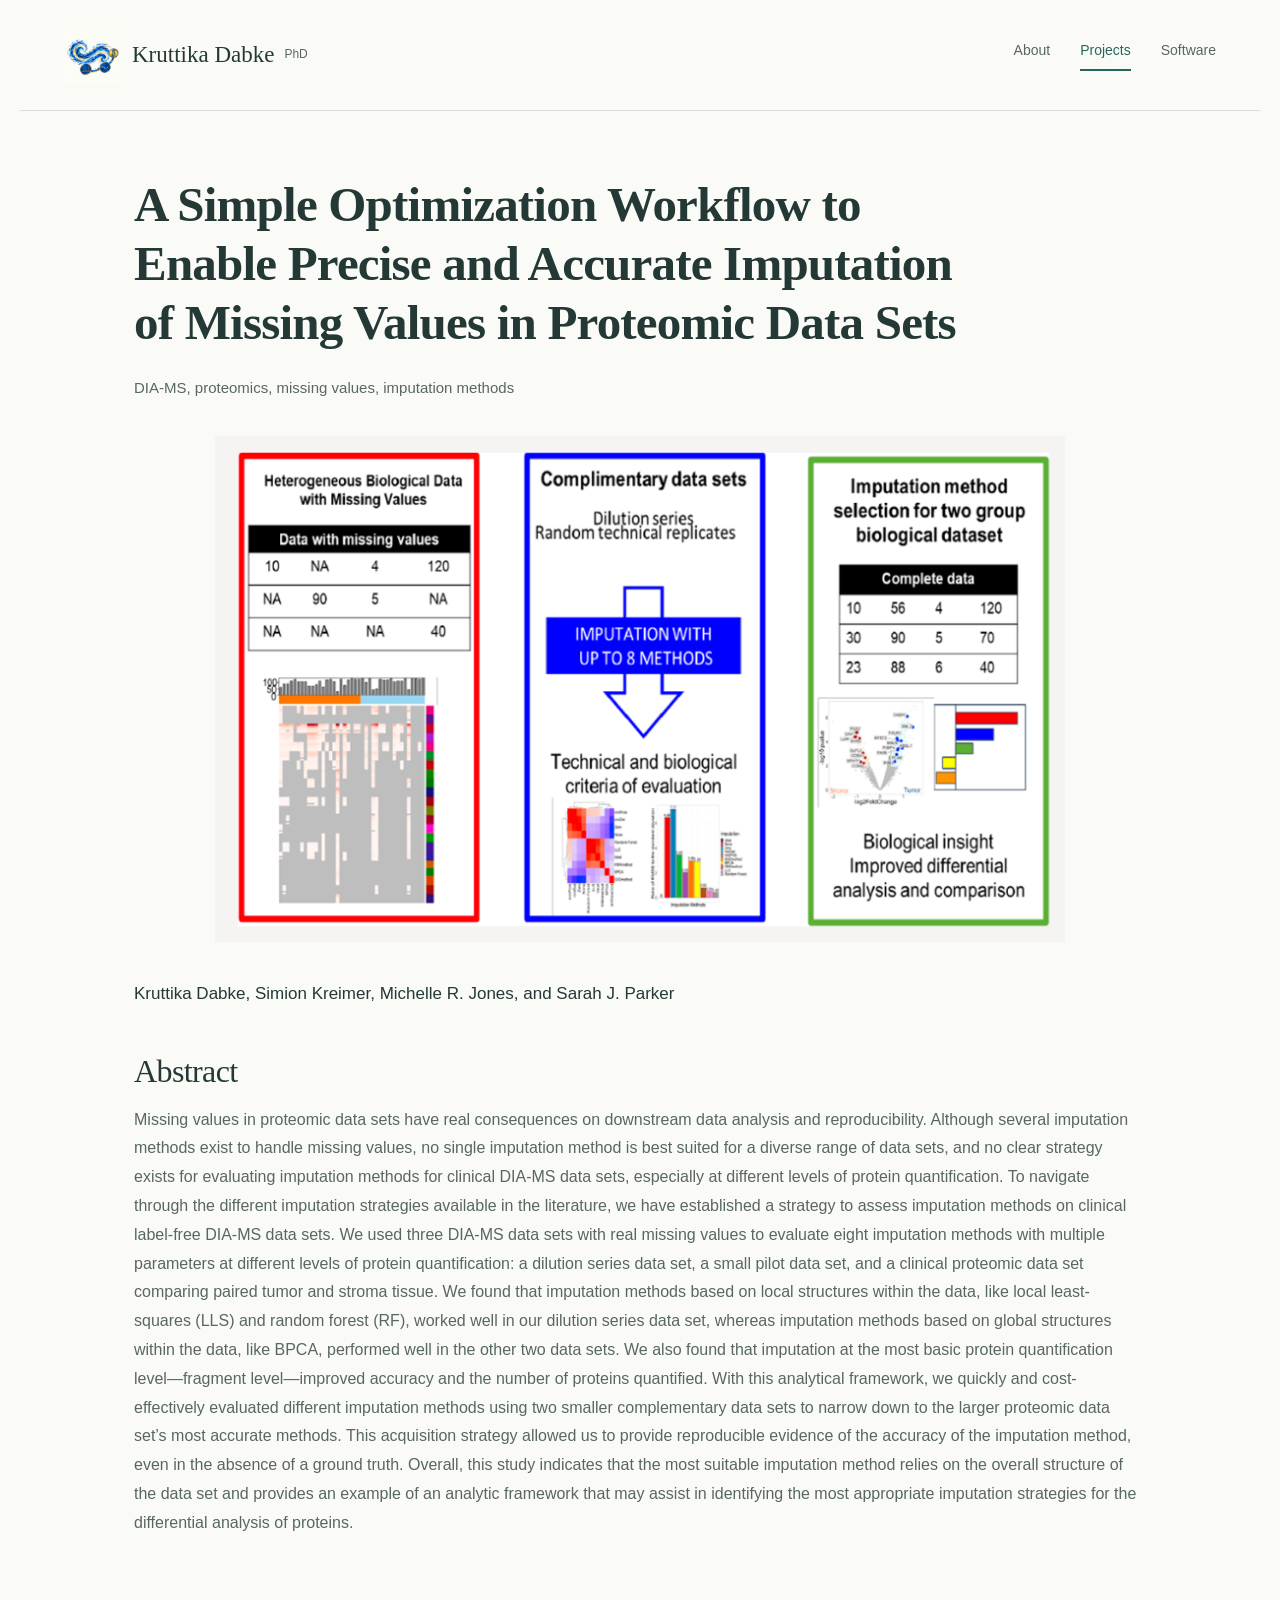
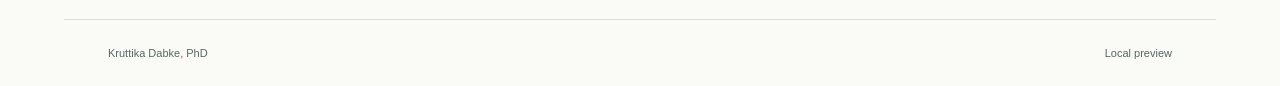
==== imputation.html @ 32c13f0d "updating website" ====
<!doctype html>
<html lang="en">
  <head>
    <meta charset="utf-8">
    <link rel="icon" type="image/png" href="assets/favicon.png">
    <link rel="apple-touch-icon" href="assets/favicon.png">
    <meta name="viewport" content="width=device-width, initial-scale=1">
    <title>
      Proteomics imputation · Kruttika Dabke, PhD
    </title>
    <link rel="stylesheet" href="styles.css">
  </head>
  <body>
    <header class="site-header">
      <a class="identity" href="index.html">
        <img class="personal-logo" src="assets/personal-logo.png" alt="">
        Kruttika Dabke
        <span>
          PhD
        </span>
      </a>
      <nav aria-label="Portfolio">
        <a href="index.html">About</a>
        <a href="research.html" class="active" aria-current="page">Projects</a>
        <a href="software.html">Software</a>
      </nav>
    </header>
    <main class="paper-page">
      <article>
        <header class="paper-heading">
          <h1>A Simple Optimization Workflow to Enable Precise and Accurate Imputation of Missing Values in Proteomic Data Sets</h1>
          <p class="paper-keywords">DIA-MS, proteomics, missing values, imputation methods</p>
        </header>
        <figure class="paper-figure">
          <img src="assets/imputation-figure-2.png" alt="Figure 2: dilution-series comparison of imputation methods using fold changes, Pearson correlations, and RMSE-to-standard-deviation ratios.">
        </figure>
        <p class="paper-authors">Kruttika Dabke, Simion Kreimer, Michelle R. Jones, and Sarah J. Parker</p>
        <section class="paper-abstract" aria-labelledby="abstract-title">
          <h2 id="abstract-title">Abstract</h2>
          <p>Missing values in proteomic data sets have real consequences on downstream data analysis and reproducibility. Although several imputation methods exist to handle missing values, no single imputation method is best suited for a diverse range of data sets, and no clear strategy exists for evaluating imputation methods for clinical DIA-MS data sets, especially at different levels of protein quantification. To navigate through the different imputation strategies available in the literature, we have established a strategy to assess imputation methods on clinical label-free DIA-MS data sets. We used three DIA-MS data sets with real missing values to evaluate eight imputation methods with multiple parameters at different levels of protein quantification: a dilution series data set, a small pilot data set, and a clinical proteomic data set comparing paired tumor and stroma tissue. We found that imputation methods based on local structures within the data, like local least-squares (LLS) and random forest (RF), worked well in our dilution series data set, whereas imputation methods based on global structures within the data, like BPCA, performed well in the other two data sets. We also found that imputation at the most basic protein quantification level—fragment level—improved accuracy and the number of proteins quantified. With this analytical framework, we quickly and cost-effectively evaluated different imputation methods using two smaller complementary data sets to narrow down to the larger proteomic data set’s most accurate methods. This acquisition strategy allowed us to provide reproducible evidence of the accuracy of the imputation method, even in the absence of a ground truth. Overall, this study indicates that the most suitable imputation method relies on the overall structure of the data set and provides an example of an analytic framework that may assist in identifying the most appropriate imputation strategies for the differential analysis of proteins.</p>
        </section>
      </article>
    </main>
    <footer>
      <span>
        Kruttika Dabke, PhD
      </span>
      <span>
        Local preview
      </span>
    </footer>
  </body>
</html>
---- styles.css ----
:root{--ink:#243936;--muted:#586762;--accent:#28665c;--line:#d8dfd8;--paper:#fafbf7;--wash:#eef2ec}*{box-sizing:border-box}html{scroll-behavior:auto;scroll-padding-top:30px}body{margin:0;background:var(--paper);color:var(--ink);font-family:Arial,Helvetica,sans-serif;font-size:17px;line-height:1.65}a{color:var(--accent);text-underline-offset:4px}a:hover{color:#153f37}a:focus-visible{outline:3px solid #ae713b;outline-offset:5px}.skip{position:absolute;left:20px;top:-100px;background:white;padding:10px;z-index:10}.skip:focus{top:10px}.site-header{max-width:1240px;margin:auto;padding:26px 44px;display:flex;justify-content:space-between;align-items:center;border-bottom:1px solid var(--line)}.identity{font-family:Georgia,serif;font-size:23px;text-decoration:none;color:var(--ink)}.identity span{font-family:Arial,sans-serif;font-size:12px;margin-left:8px;color:var(--muted)}nav{display:flex;gap:30px}nav a{font-size:14px;text-decoration:none;color:var(--muted)}nav .active{color:var(--accent);border-bottom:2px solid var(--accent);padding-bottom:6px}main{max-width:1152px;padding:0 44px;margin:auto}.draft{display:flex;align-items:center;gap:9px;margin:25px 0 40px;font-size:10px;letter-spacing:1.5px;color:var(--accent)}.dot{width:6px;height:6px;border-radius:50%;background:var(--accent)}.draft-detail{margin-left:auto;font-size:12px;letter-spacing:0;color:var(--muted)}.breadcrumb{display:flex;gap:13px;font-size:12px;color:var(--muted)}.breadcrumb a{text-decoration:none}.hero{padding:34px 0 52px}.eyebrow{font-size:10px;font-weight:700;letter-spacing:1.8px;color:var(--accent);margin:0 0 17px}h1,h2,h3{font-family:Georgia,'Times New Roman',serif;font-weight:400;line-height:1.15;margin:0}h1{font-size:clamp(42px,5.3vw,67px);letter-spacing:-1.8px;max-width:850px}h2{font-size:32px;letter-spacing:-.6px}h3{font-size:24px}.dek{font-size:21px;line-height:1.6;max-width:735px;color:var(--muted);margin:25px 0}.meta{display:flex;flex-wrap:wrap;gap:10px 22px;color:var(--muted);font-size:12px}.meta span+span{border-left:1px solid var(--line);padding-left:22px}.actions{display:flex;align-items:center;gap:27px;margin-top:28px;font-size:13px}.button{display:inline-flex;gap:22px;background:var(--accent);color:white;padding:11px 19px;text-decoration:none;border-radius:3px}.button:hover{background:#1b4e45;color:white}.text-link{text-decoration:none}.story-grid{border-top:1px solid var(--line);padding:38px 0 54px;display:grid;grid-template-columns:260px 1fr;gap:66px}.overview{font-size:13px}.overview dt{font-weight:700;margin-top:18px}.overview dd{margin:5px 0 0;color:var(--muted)}.overview dl{margin:0 0 20px}.overview a{font-size:12px}.story p{color:var(--muted);margin:18px 0 0}.section-heading{display:flex;justify-content:space-between;align-items:end;margin-bottom:25px}.small-label{font-size:10px;letter-spacing:1.4px;color:var(--muted);white-space:nowrap}figure{margin:0}.figure-placeholder{min-height:465px;border:1px dashed #a8b8ae;background:var(--wash);display:grid;place-items:center;text-align:center;padding:35px}.placeholder-number{font-family:Georgia,serif;font-size:52px;color:#93a69a;display:block;margin-bottom:16px}.figure-placeholder h3{font-size:26px}.figure-placeholder p{margin:12px 0 5px;color:var(--muted);font-size:14px}.figure-placeholder div>span:last-child{font-size:11px;color:var(--muted)}figcaption{font-size:12px;color:var(--muted);margin-top:13px;max-width:800px}.evaluation{padding:52px 0}.provisional{font-size:13px;color:var(--muted);margin:13px 0 25px}.evaluation-grid{display:grid;grid-template-columns:repeat(3,1fr);gap:30px}.angle{border-top:1px solid var(--line);padding-top:23px}.panel{font-size:11px;display:block;color:var(--accent);font-weight:700;margin-bottom:17px}.angle h3{font-size:23px}.angle p{font-size:15px}.angle .detail{font-size:13px;color:var(--muted)}.sources{padding:32px;background:var(--wash);border-left:3px solid var(--accent)}.citation{font-size:14px;color:var(--muted);max-width:820px}.source-links{display:flex;gap:22px;flex-wrap:wrap;font-size:12px}.portfolio{padding:65px 0 45px}.project-grid{display:grid;grid-template-columns:repeat(3,1fr);gap:18px}.project{border:1px solid var(--line);padding:25px;display:flex;flex-direction:column;text-decoration:none;color:var(--ink)}.project.current{border-top:3px solid var(--accent);padding-top:23px}.project-type{font-size:9px;letter-spacing:1.1px;color:var(--accent);margin-bottom:20px}.project h3{font-size:23px}.project p{font-size:13px;color:var(--muted)}.project-end{font-size:11px;color:var(--muted);margin-top:auto;padding-top:16px}.about{border-top:1px solid var(--line);padding:35px 0 50px}.about p:last-child{font-size:14px;color:var(--muted);max-width:650px}footer{border-top:1px solid var(--line);max-width:1152px;margin:auto;padding:24px 44px;display:flex;justify-content:space-between;font-size:11px;color:var(--muted)}@media(max-width:760px){.site-header{padding:20px 24px;align-items:flex-start;gap:20px;flex-direction:column}nav{gap:25px}main{padding:0 24px}.draft{flex-wrap:wrap;margin-bottom:28px}.draft-detail{width:100%;margin-left:15px}.hero{padding:26px 0 35px}h1{letter-spacing:-1px}.desktop-break{display:none}.dek{font-size:18px}.meta{gap:7px}.meta span{width:100%}.meta span+span{border:0;padding:0}.story-grid{grid-template-columns:1fr;gap:30px;padding:30px 0 40px}.overview{border-bottom:1px solid var(--line);padding-bottom:25px}.section-heading{gap:18px;align-items:start}h2{font-size:28px}.figure-placeholder{min-height:360px;padding:24px}.evaluation-grid,.project-grid{grid-template-columns:1fr}.evaluation-grid{gap:20px}.angle .detail{max-width:550px}.sources{padding:24px}.source-links{flex-direction:column;gap:10px}footer{padding:22px 24px;gap:15px;flex-wrap:wrap}}@media(prefers-reduced-motion:reduce){html{scroll-behavior:auto}}

/* Separate-page portfolio layout */
.about-home{max-width:1000px}.name-hero{padding:100px 0 86px;text-align:center}.name-hero h1{font-size:clamp(38px,6vw,70px);letter-spacing:-1.6px}.bio-section{padding:0 0 65px}.bio-section h2,.interests h2{font-size:27px}.bio-placeholder{min-height:240px;margin-top:24px;border:1px dashed var(--line);display:flex;flex-direction:column;justify-content:center;align-items:center;background:#f7f8f4;color:var(--muted)}.bio-placeholder p{font-size:15px;margin:0 0 5px}.bio-placeholder span{font-size:12px;color:var(--muted)}.interests{padding:0 0 65px}.interests ul{list-style:none;padding:0;margin:24px 0 0;display:flex;flex-wrap:wrap;gap:14px 30px;color:var(--muted);font-size:15px}.page-intro{padding:65px 0 45px}.page-intro h1{font-size:52px}.research-list{padding-bottom:65px}.research-entry{border-top:1px solid var(--line);padding:30px 0}.research-entry h2{font-size:29px}.research-entry h2 a{text-decoration:none;color:var(--ink)}.research-entry p:not(.eyebrow){font-size:15px;color:var(--muted);max-width:690px}.entry-link{font-size:13px}.entry-note{display:block;font-size:12px;color:var(--muted);margin-top:12px}.publication-list{padding:0 0 60px;list-style:none;margin:0}.publication-list li{display:grid;grid-template-columns:70px 1fr;gap:28px;border-top:1px solid var(--line);padding:28px 0}.publication-year{font-size:13px;color:var(--muted);padding-top:5px}.publication-list h2{font-size:23px;line-height:1.4;max-width:840px}.publication-list h2 a{color:var(--ink);text-decoration:none}.publication-list h2 a:hover{text-decoration:underline}.publication-list p{font-size:13px;color:var(--muted);margin:10px 0 0}.publication-list .journal{margin-top:4px}.page-note{font-size:12px;color:var(--muted);margin:25px 0 35px}@media(max-width:760px){.name-hero{padding:65px 0 60px}.name-hero h1{letter-spacing:-.7px}.bio-placeholder{min-height:220px}.bio-section{padding-bottom:45px}.interests ul{display:block}.interests li{margin-bottom:12px}.page-intro{padding:45px 0 30px}.page-intro h1{font-size:42px}.publication-list li{grid-template-columns:1fr;gap:8px}.publication-list h2{font-size:22px}}

.bio-copy{max-width:780px;margin-top:26px;color:var(--muted);font-size:17px;line-height:1.8}.bio-copy p{margin:0 0 23px}.bio-copy p:last-child{margin-bottom:0}@media(max-width:760px){.bio-copy{font-size:16px;line-height:1.75}}

.software-section{padding-bottom:55px}.software-section>h2{margin-bottom:28px}.software-section .research-entry h3{font-size:27px}

/* Final three-page navigation and section spacing */
.site-header{align-items:center;flex-direction:row;gap:20px}.site-header nav{margin-left:auto;justify-content:flex-end}.research-publications>h2{margin-bottom:28px}.software-section{padding-top:65px}.software-section>h1{font-size:52px;margin-bottom:45px}@media(max-width:760px){.site-header{padding:20px 24px;flex-wrap:wrap}.site-header nav{gap:20px}.identity{font-size:20px}nav a{font-size:13px}.software-section{padding-top:45px}.software-section>h1{font-size:42px}}@media(max-width:430px){.site-header .identity{width:100%}.site-header nav{width:100%;justify-content:flex-end}}

.software-entry{display:grid;grid-template-columns:150px minmax(0,1fr);column-gap:32px;align-items:start}.software-entry .software-logo{grid-column:1;grid-row:1 / span 4;width:150px;height:150px;object-fit:contain;display:block}.software-entry>p,.software-entry>h3,.software-entry>a{grid-column:2}.software-entry>.eyebrow{grid-row:1}.software-entry>h3{grid-row:2}.software-entry>p:not(.eyebrow){grid-row:3}.software-entry>a{grid-row:4}@media(max-width:600px){.software-entry{grid-template-columns:95px minmax(0,1fr);column-gap:20px}.software-entry .software-logo{width:95px;height:110px}.software-entry>p:not(.eyebrow),.software-entry>a{grid-column:1 / -1}.software-entry>p:not(.eyebrow){margin-top:20px}}

.paper-page{max-width:1100px}.paper-heading{padding:65px 0 35px}.paper-heading h1{font-size:clamp(32px,4vw,49px);font-weight:700;letter-spacing:-.8px;line-height:1.2}.paper-keywords{margin:24px 0 0;font-size:15px;color:var(--muted)}.paper-figure{margin:0 auto 38px;max-width:850px}.paper-figure img{display:block;width:100%;height:auto}.paper-authors{font-size:17px;margin:0 0 45px}.paper-abstract{padding-bottom:65px}.paper-abstract p{font-size:16px;line-height:1.8;color:var(--muted)}@media(max-width:760px){.paper-heading{padding-top:40px}.paper-authors{font-size:15px}}

.site-header .identity{display:inline-flex;align-items:center;gap:10px}.personal-logo{width:58px;height:58px;object-fit:contain;flex-shrink:0}.identity span{margin-left:0}@media(max-width:760px){.personal-logo{width:48px;height:48px}}

.name-hero{display:flex;align-items:center;justify-content:center;gap:24px}.about-logo{width:220px;height:220px;object-fit:contain;flex-shrink:0}.name-hero h1{font-size:clamp(38px,5vw,64px);text-align:left}@media(max-width:760px){.name-hero{gap:14px}.about-logo{width:150px;height:150px}.name-hero h1{font-size:40px}}@media(max-width:540px){.name-hero{flex-direction:column;gap:15px}.about-logo{width:190px;height:190px}.name-hero h1{text-align:center;font-size:38px}}

.microbiome-columns{display:grid;grid-template-columns:minmax(0,1fr) minmax(0,1fr);gap:45px;align-items:start;padding-bottom:65px}.microbiome-figure{margin:0}.microbiome-figure img{display:block;width:100%;height:auto}.microbiome-columns .paper-authors{font-size:15px;line-height:1.6;margin:0 0 28px}.microbiome-columns .paper-abstract{padding-bottom:0}.microbiome-columns .paper-abstract p{line-height:1.8}@media(max-width:760px){.microbiome-columns{grid-template-columns:1fr;gap:30px}.microbiome-figure{max-width:500px;margin:auto}}

.name-and-links{min-width:0}.profile-links{display:flex;gap:9px;flex-wrap:wrap;margin-top:20px}.profile-links a{display:inline-block;font-family:Arial,Helvetica,sans-serif;font-size:12px;line-height:1.4;padding:6px 11px;border:1px solid var(--line);border-radius:5px;color:var(--accent);text-decoration:none;background:var(--paper)}.profile-links a:hover{border-color:var(--accent);background:var(--wash)}@media(max-width:540px){.profile-links{justify-content:center;margin-top:17px}}
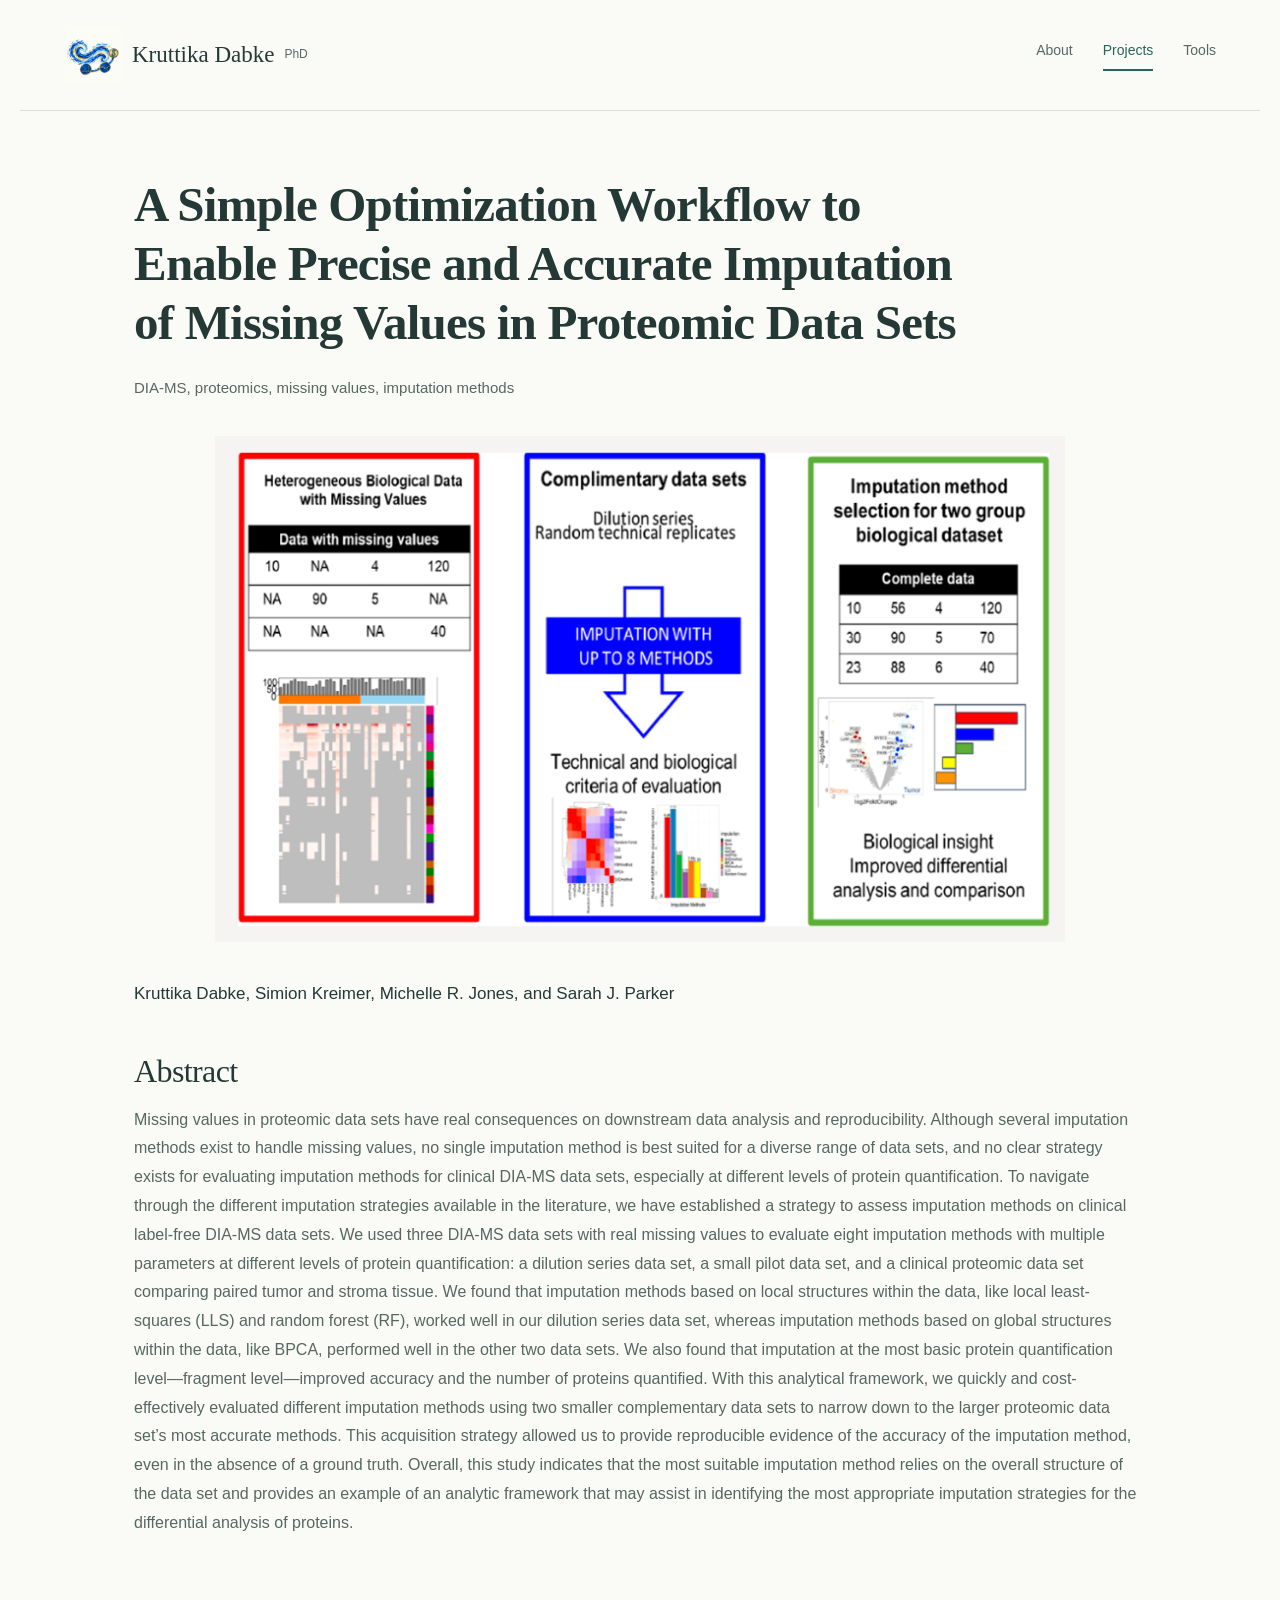
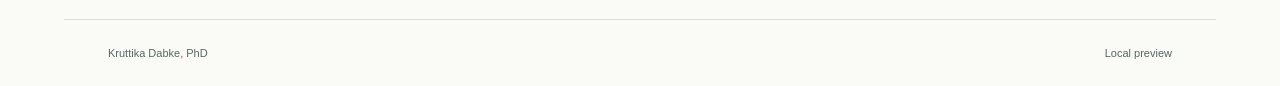
==== commit 70136251: "website update" ====
--- a/imputation.html
+++ b/imputation.html
@@ -22,7 +22,7 @@
       <nav aria-label="Portfolio">
         <a href="index.html">About</a>
         <a href="research.html" class="active" aria-current="page">Projects</a>
-        <a href="software.html">Software</a>
+        <a href="software.html">Tools</a>
       </nav>
     </header>
     <main class="paper-page">
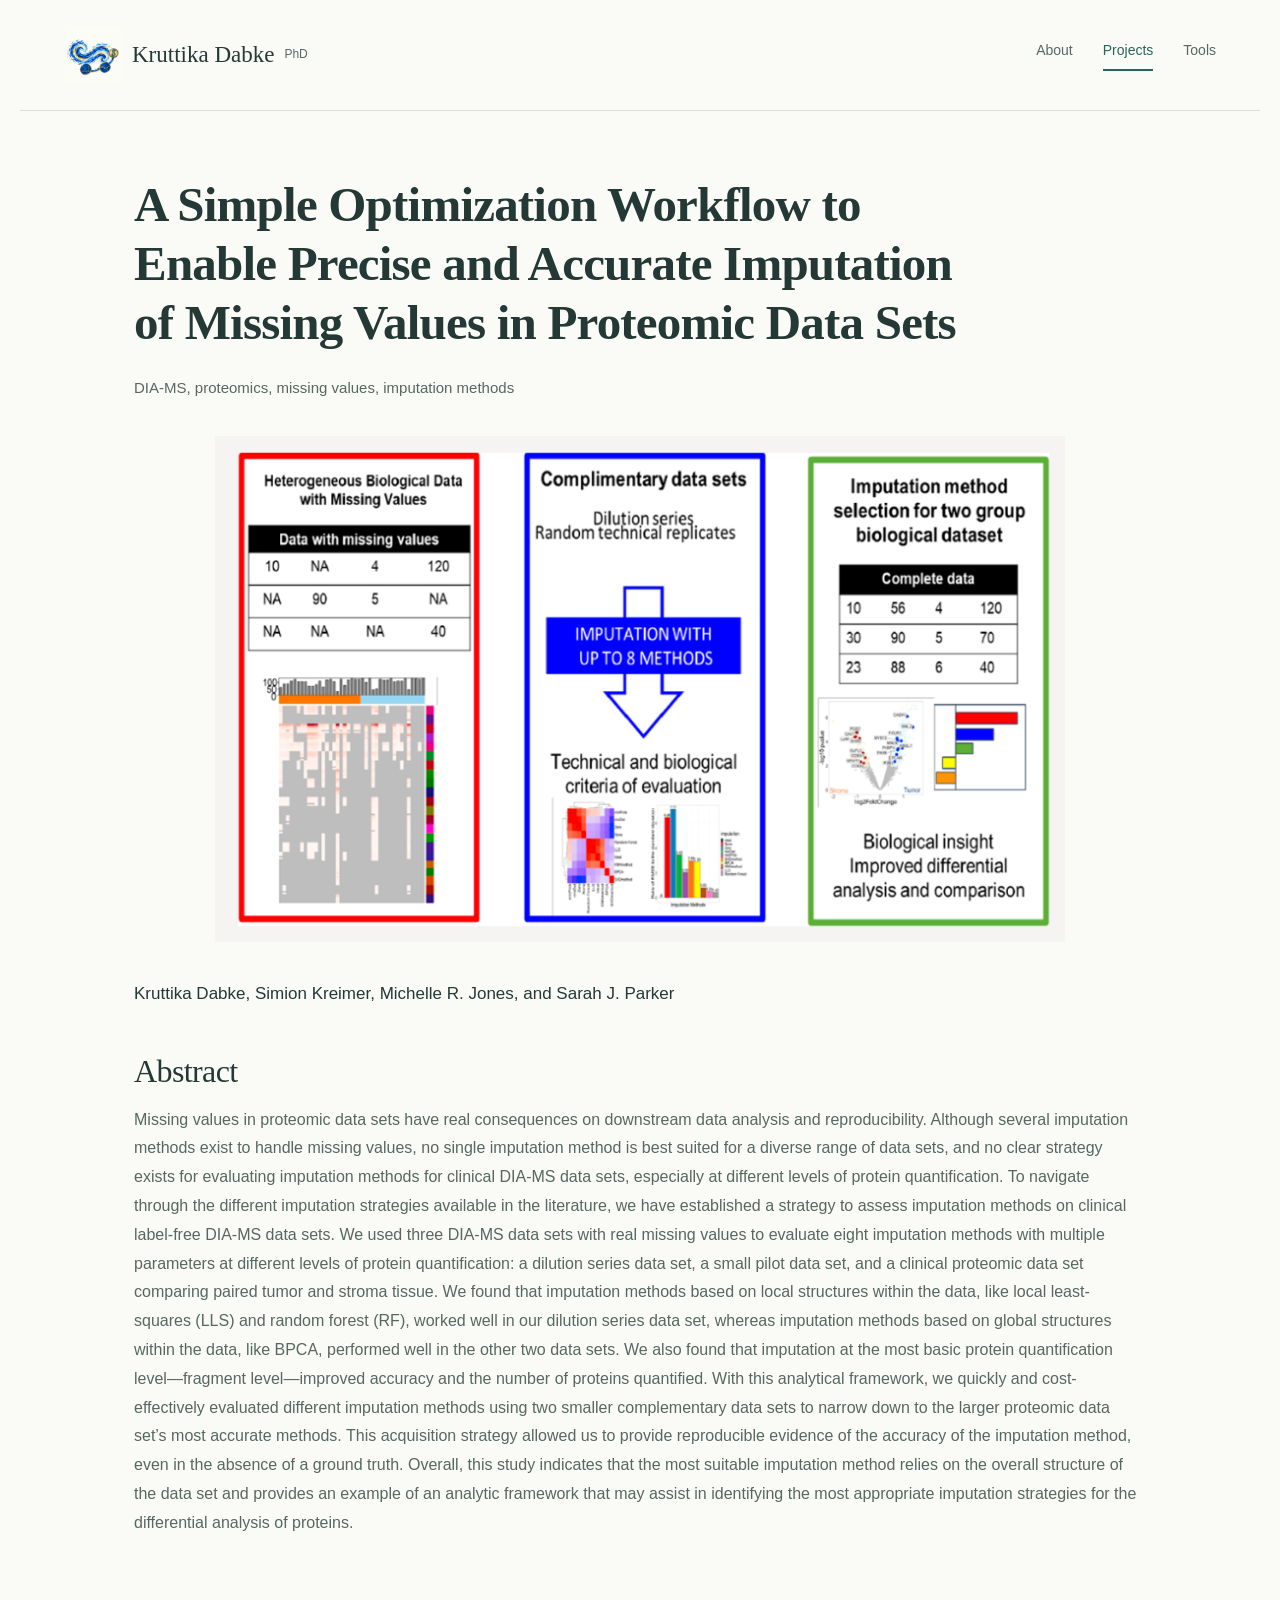
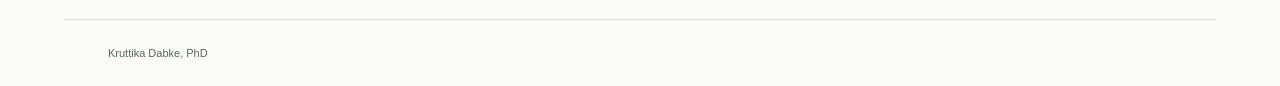
==== commit 2b9724f0: "cleaning up stray text" ====
--- a/imputation.html
+++ b/imputation.html
@@ -45,9 +45,6 @@
       <span>
         Kruttika Dabke, PhD
       </span>
-      <span>
-        Local preview
-      </span>
     </footer>
   </body>
 </html>
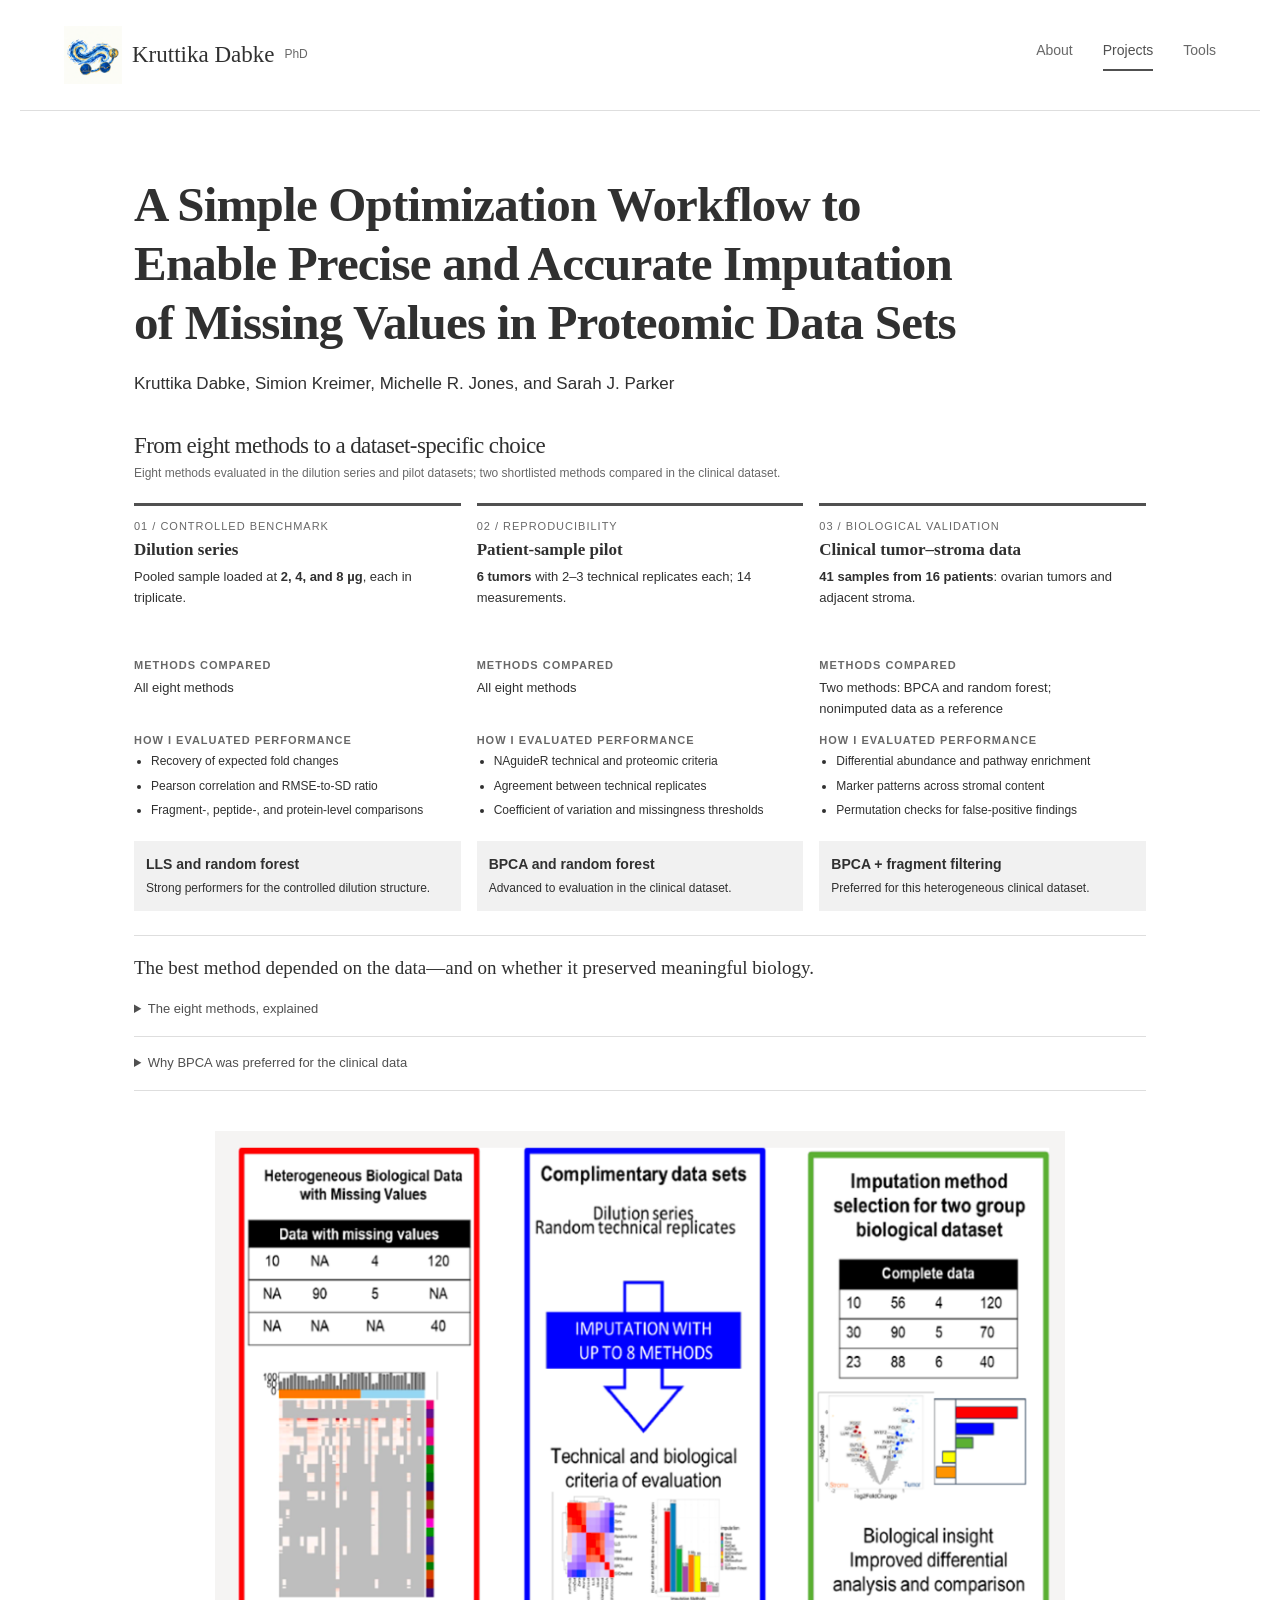
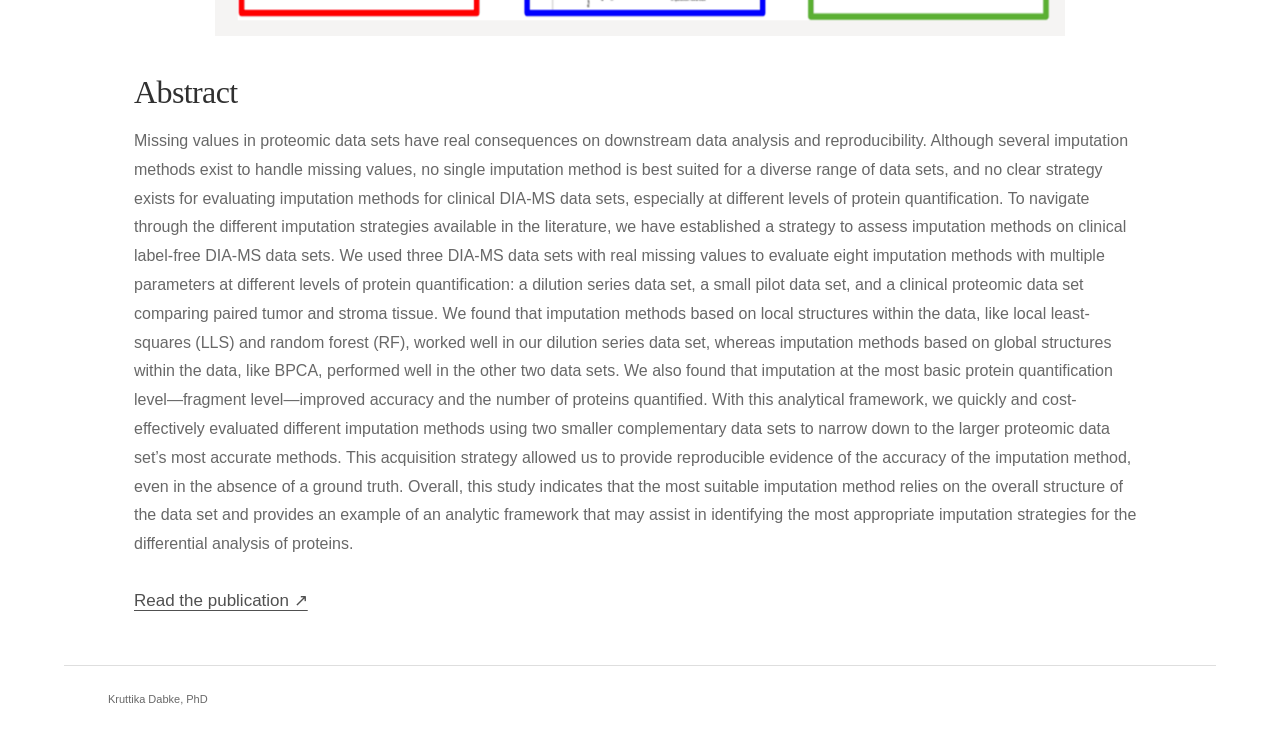
==== commit fd8c3b22: "imputation details" ====
--- a/imputation.html
+++ b/imputation.html
@@ -9,8 +9,9 @@
       Proteomics imputation · Kruttika Dabke, PhD
     </title>
     <link rel="stylesheet" href="styles.css">
+    <link rel="stylesheet" href="imputation.css">
   </head>
-  <body>
+  <body class="imputation-project">
     <header class="site-header">
       <a class="identity" href="index.html">
         <img class="personal-logo" src="assets/personal-logo.png" alt="">
@@ -29,16 +30,28 @@
       <article>
         <header class="paper-heading">
           <h1>A Simple Optimization Workflow to Enable Precise and Accurate Imputation of Missing Values in Proteomic Data Sets</h1>
-          <p class="paper-keywords">DIA-MS, proteomics, missing values, imputation methods</p>
+          <p class="paper-authors">Kruttika Dabke, Simion Kreimer, Michelle R. Jones, and Sarah J. Parker</p>
         </header>
+        <section id="imputation-page-preview" aria-labelledby="benchmark-title">
+<h2 id="benchmark-title">From eight methods to a dataset-specific choice</h2>
+<p class="sub">Eight methods evaluated in the dilution series and pilot datasets; two shortlisted methods compared in the clinical dataset.</p>
+<div class="stages" role="group" aria-label="Three-stage benchmarking workflow">
+<section class="stage"><div class="number">01 / CONTROLLED BENCHMARK</div><h3>Dilution series</h3><p class="sample">Pooled sample loaded at <strong>2, 4, and 8 µg</strong>, each in triplicate.</p><div class="label">Methods compared</div><p class="methods">All eight methods</p><div class="label">How I evaluated performance</div><ul><li>Recovery of expected fold changes</li><li>Pearson correlation and RMSE-to-SD ratio</li><li>Fragment-, peptide-, and protein-level comparisons</li></ul><div class="outcome"><strong>LLS and random forest</strong>Strong performers for the controlled dilution structure.</div></section>
+<section class="stage"><div class="number">02 / REPRODUCIBILITY</div><h3>Patient-sample pilot</h3><p class="sample"><strong>6 tumors</strong> with 2–3 technical replicates each; 14 measurements.</p><div class="label">Methods compared</div><p class="methods">All eight methods</p><div class="label">How I evaluated performance</div><ul><li>NAguideR technical and proteomic criteria</li><li>Agreement between technical replicates</li><li>Coefficient of variation and missingness thresholds</li></ul><div class="outcome"><strong>BPCA and random forest</strong>Advanced to evaluation in the clinical dataset.</div></section>
+<section class="stage"><div class="number">03 / BIOLOGICAL VALIDATION</div><h3>Clinical tumor–stroma data</h3><p class="sample"><strong>41 samples from 16 patients</strong>: ovarian tumors and adjacent stroma.</p><div class="label">Methods compared</div><p class="methods">Two methods: BPCA and random forest;<br>nonimputed data as a reference</p><div class="label">How I evaluated performance</div><ul><li>Differential abundance and pathway enrichment</li><li>Marker patterns across stromal content</li><li>Permutation checks for false-positive findings</li></ul><div class="outcome"><strong>BPCA + fragment filtering</strong>Preferred for this heterogeneous clinical dataset.</div></section>
+</div>
+<div class="lesson">The best method depended on the data—and on whether it preserved meaningful biology.</div>
+<details><summary>The eight methods, explained</summary><div class="method-grid"><p><strong>Zero:</strong> replace missing values with zero.</p><p><strong>minDet:</strong> substitute a low, deterministic value.</p><p><strong>minProb:</strong> draw replacement values from a low-intensity distribution.</p><p><strong>KNN:</strong> estimate values from nearby observations.</p><p><strong>LLS:</strong> use local least-squares regression.</p><p><strong>Random forest:</strong> iteratively predict values with an ensemble of decision trees.</p><p><strong>SVD:</strong> reconstruct values using major matrix components.</p><p><strong>BPCA:</strong> estimate values with Bayesian principal component analysis.</p></div></details>
+<details><summary>Why BPCA was preferred for the clinical data</summary><p>Both shortlisted methods improved several technical and biological measures, but random forest also produced many more differential-abundance calls. Under the study’s permutation-based evaluation, the reported false-positive rate was 47.17% for random forest, compared with 2.10% for BPCA and 0.6% for nonimputed data. This additional check supported BPCA with outlier-fragment filtering for this dataset. These are study-specific estimates, not general error rates for the algorithms.</p></details>
+</section>
         <figure class="paper-figure">
           <img src="assets/imputation-figure-2.png" alt="Figure 2: dilution-series comparison of imputation methods using fold changes, Pearson correlations, and RMSE-to-standard-deviation ratios.">
         </figure>
-        <p class="paper-authors">Kruttika Dabke, Simion Kreimer, Michelle R. Jones, and Sarah J. Parker</p>
         <section class="paper-abstract" aria-labelledby="abstract-title">
           <h2 id="abstract-title">Abstract</h2>
           <p>Missing values in proteomic data sets have real consequences on downstream data analysis and reproducibility. Although several imputation methods exist to handle missing values, no single imputation method is best suited for a diverse range of data sets, and no clear strategy exists for evaluating imputation methods for clinical DIA-MS data sets, especially at different levels of protein quantification. To navigate through the different imputation strategies available in the literature, we have established a strategy to assess imputation methods on clinical label-free DIA-MS data sets. We used three DIA-MS data sets with real missing values to evaluate eight imputation methods with multiple parameters at different levels of protein quantification: a dilution series data set, a small pilot data set, and a clinical proteomic data set comparing paired tumor and stroma tissue. We found that imputation methods based on local structures within the data, like local least-squares (LLS) and random forest (RF), worked well in our dilution series data set, whereas imputation methods based on global structures within the data, like BPCA, performed well in the other two data sets. We also found that imputation at the most basic protein quantification level—fragment level—improved accuracy and the number of proteins quantified. With this analytical framework, we quickly and cost-effectively evaluated different imputation methods using two smaller complementary data sets to narrow down to the larger proteomic data set’s most accurate methods. This acquisition strategy allowed us to provide reproducible evidence of the accuracy of the imputation method, even in the absence of a ground truth. Overall, this study indicates that the most suitable imputation method relies on the overall structure of the data set and provides an example of an analytic framework that may assist in identifying the most appropriate imputation strategies for the differential analysis of proteins.</p>
         </section>
+        <p class="publication-link"><a href="https://doi.org/10.1021/acs.jproteome.1c00070">Read the publication ↗</a></p>
       </article>
     </main>
     <footer>
--- a/imputation.css
+++ b/imputation.css
@@ -0,0 +1,17 @@
+
+#imputation-page-preview{color-scheme:light dark;--paper:light-dark(#ffffff,#1c1c1c);--ink:light-dark(#303030,#ededed);--soft:light-dark(#686868,#b7b7b7);--line:light-dark(#dedede,#454545);--wash:light-dark(#f1f1f1,#303030);--accent:light-dark(#505050,#c8c8c8);background:var(--paper);color:var(--ink);font-family:Arial,sans-serif;padding:30px 34px;border-radius:8px;line-height:1.6}
+#imputation-page-preview *{box-sizing:border-box}#imputation-page-preview .top{display:flex;flex-wrap:wrap;justify-content:space-between;gap:10px;border-bottom:1px solid var(--line);padding-bottom:16px;font-size:13px}#imputation-page-preview .top span:last-child{color:var(--soft)}
+#imputation-page-preview .eyebrow{color:var(--accent);font-size:11px;font-weight:600;letter-spacing:1.5px;margin:28px 0 8px}#imputation-page-preview h1{font-family:Georgia,serif;font-size:32px;line-height:1.2;font-weight:400;margin:0 0 16px;max-width:650px}#imputation-page-preview .intro{font-size:15px;max-width:760px;margin:0 0 22px}#imputation-page-preview h2{font-family:Georgia,serif;font-size:23px;font-weight:400;margin:28px 0 4px}#imputation-page-preview .sub{font-size:12px;color:var(--soft);margin:0 0 20px}
+#imputation-page-preview .stages{display:grid;grid-template-columns:repeat(3,minmax(0,1fr));gap:16px}#imputation-page-preview .stage{border-top:3px solid var(--accent);padding-top:12px;display:flex;flex-direction:column}#imputation-page-preview .number{color:var(--soft);font-size:11px;letter-spacing:1px}#imputation-page-preview h3{font-size:17px;margin:4px 0 8px;font-weight:600}#imputation-page-preview .sample{font-size:13px;min-height:66px;margin:0 0 12px}#imputation-page-preview .label{font-size:10px;letter-spacing:1px;text-transform:uppercase;color:var(--soft);margin:12px 0 3px;font-weight:600}#imputation-page-preview .methods{font-size:13px;min-height:42px;margin:0}#imputation-page-preview ul{padding-left:17px;font-size:12px;margin:0 0 16px}#imputation-page-preview li{margin-bottom:5px}#imputation-page-preview .outcome{background:var(--wash);padding:12px;margin-top:auto;font-size:12px}#imputation-page-preview .outcome strong{display:block;font-size:14px;margin-bottom:4px}#imputation-page-preview .lesson{border-top:1px solid var(--line);margin-top:24px;padding-top:17px;font-family:Georgia,serif;font-size:19px}#imputation-page-preview details{border-bottom:1px solid var(--line);padding:16px 0;font-size:13px}#imputation-page-preview summary{cursor:pointer;color:var(--accent)}#imputation-page-preview .method-grid{display:grid;grid-template-columns:1fr 1fr;gap:8px 24px;margin-top:14px}#imputation-page-preview .method-grid p{margin:0}#imputation-page-preview .foot{display:flex;flex-wrap:wrap;gap:12px;margin-top:22px;font-size:11px;color:var(--soft)}#imputation-page-preview a{color:var(--accent)}
+@media(max-width:600px){#imputation-page-preview{padding:22px 18px}#imputation-page-preview h1{font-size:27px}#imputation-page-preview .stages{grid-template-columns:1fr;gap:22px}#imputation-page-preview .sample,#imputation-page-preview .methods{min-height:0}#imputation-page-preview .method-grid{grid-template-columns:1fr}}
+
+/* Integrate the benchmark with the existing project page. */
+.imputation-project{--ink:#303030;--muted:#686868;--accent:#505050;--line:#dedede;--paper:#fff;--wash:#f1f1f1}
+.imputation-project a:hover{color:#222}
+#imputation-page-preview{color-scheme:light;background:transparent;padding:0 0 40px;border-radius:0}
+#imputation-page-preview h2{margin-top:0}
+#imputation-page-preview .label{font-size:11px}
+.imputation-project .publication-link{margin:0 0 50px}
+.imputation-project .paper-abstract{padding-bottom:12px}
+
+.imputation-project .paper-heading .paper-authors{margin:18px 0 0}
